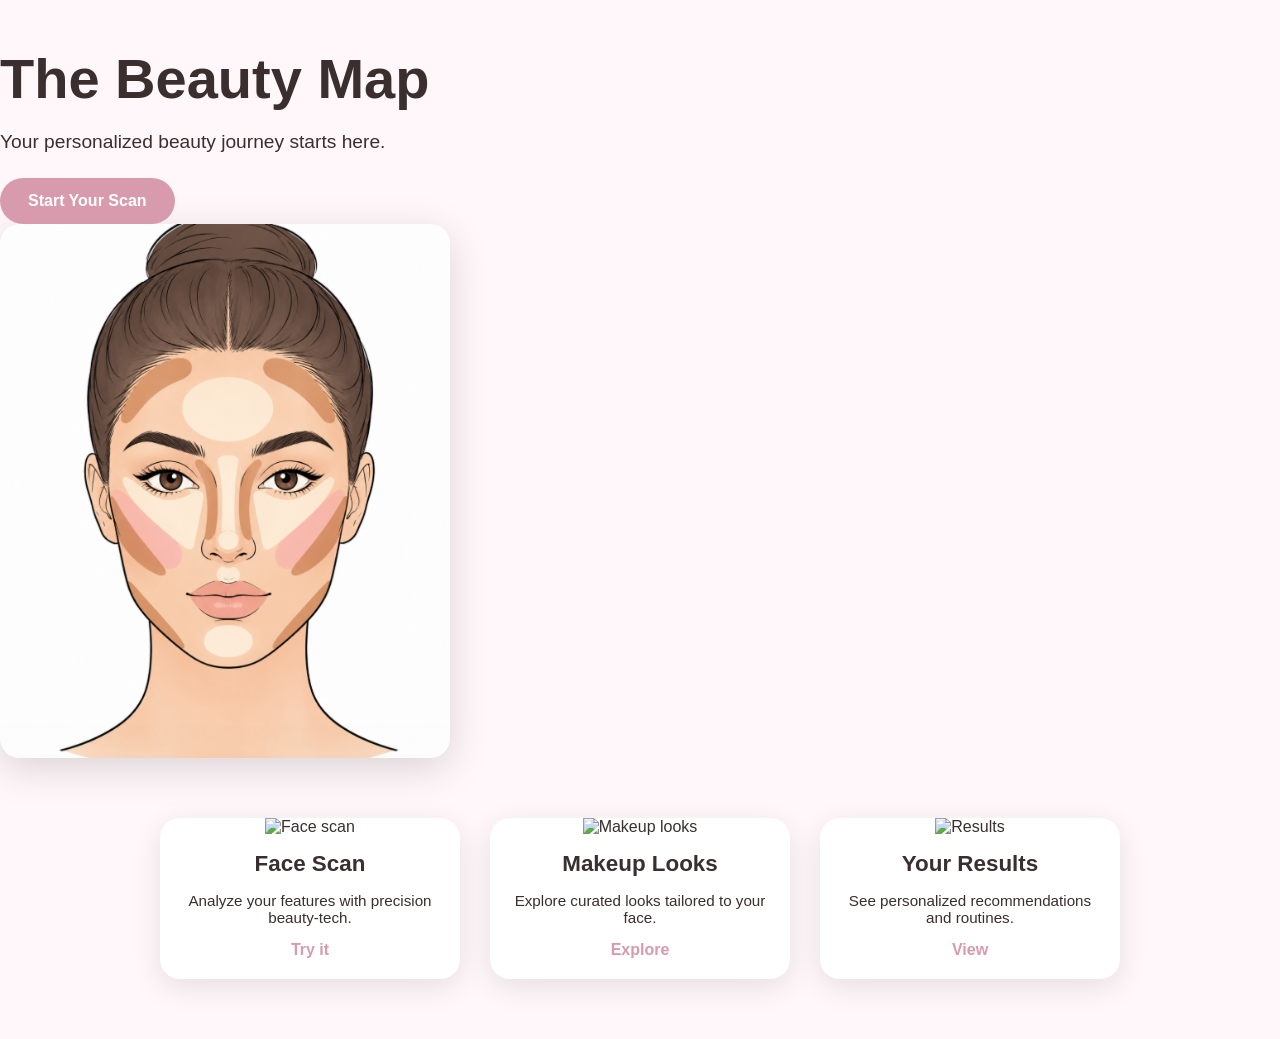
==== index.html @ 9ce40ee4 "Update index.html" ====
<!DOCTYPE html>
<html lang="en">
<head>
    <meta charset="UTF-8">
    <meta name="viewport" content="width=device-width, initial-scale=1.0">
    <title>The Beauty Map</title>
    <link rel="stylesheet" href="style.css">
</head>
<body>

    <!-- HERO SECTION -->
    <section class="hero">
    <div class="hero-content">
        <h1>The Beauty Map</h1>
        <p>Your personalized beauty journey starts here.</p>
        <a href="pages/scan.html" class="cta-btn">Start Your Scan</a>
    </div>

    <img src="pages/hero-contour.png" class="hero-img" alt="Face contour diagram">
</section>


    <!-- FEATURE CARDS -->
    <section class="features">
        <div class="feature-card">
            <img src="https://images.unsplash.com/photo-1526045612212-70caf35c14df?q=80&w=800" alt="Face scan">
            <h2>Face Scan</h2>
            <p>Analyze your features with precision beauty‑tech.</p>
            <a href="pages/scan.html">Try it</a>
        </div>

        <div class="feature-card">
            <img src="https://images.unsplash.com/photo-1522337660859-02fbefca4702?q=80&w=800" alt="Makeup looks">
            <h2>Makeup Looks</h2>
            <p>Explore curated looks tailored to your face.</p>
            <a href="pages/looks.html">Explore</a>
        </div>

        <div class="feature-card">
            <img src="https://images.unsplash.com/photo-1500835556837-99ac94a94552?q=80&w=800" alt="Results">
            <h2>Your Results</h2>
            <p>See personalized recommendations and routines.</p>
            <a href="pages/results.html">View</a>
        </div>
    </section>

    <script src="script.js"></script>
</body>
</html>
---- style.css ----
/* GLOBAL */
body {
    margin: 0;
    font-family: "Helvetica Neue", Arial, sans-serif;
    background: #fff7f9;
    color: #3a2e2e;
}

/* HERO SECTION */
.hero {
    .hero {
    display: flex;
    align-items: center;
    justify-content: space-between;
    padding: 60px;
    background: linear-gradient(135deg, #fce7ef, #f8d7e3, #f4cbd8);
    min-height: 500px; /* ADD THIS */
    gap: 40px;
}

}

}

.hero-content {
    max-width: 45%;
}

.hero h1 {
    font-size: 3.5rem;
    font-weight: 600;
    margin-bottom: 10px;
}

.hero p {
    font-size: 1.2rem;
    margin-bottom: 25px;
}

.cta-btn {
    display: inline-block;
    padding: 14px 28px;
    background: #d89aad;
    color: white;
    border-radius: 30px;
    text-decoration: none;
    font-weight: 600;
    transition: 0.3s;
}

.cta-btn:hover {
    background: #c27f94;
}

.hero-img {
    
    width: 45%;
    max-width: 450px;
    height: auto;
    display: block;
    border-radius: 20px;
    box-shadow: 0 10px 40px rgba(0,0,0,0.15);


}
.hero img {
    flex-shrink: 0;

}

/* FEATURE CARDS */
.features {
    display: flex;
    justify-content: center;
    gap: 30px;
    padding: 60px 40px;
}

.feature-card {
    background: white;
    border-radius: 20px;
    width: 300px;
    padding-bottom: 20px;
    box-shadow: 0 8px 30px rgba(0,0,0,0.1);
    text-align: center;
    overflow: hidden;
}

.feature-card img {
    width: 100%;
    height: 200px;
    object-fit: cover;
}

.feature-card h2 {
    margin: 15px 0 5px;
    font-size: 1.4rem;
}

.feature-card p {
    padding: 0 20px;
    font-size: 0.95rem;
    margin-bottom: 15px;
}

.feature-card a {
    color: #d89aad;
    font-weight: 600;
    text-decoration: none;
}

.feature-card a:hover {
    text-decoration: underline;
}
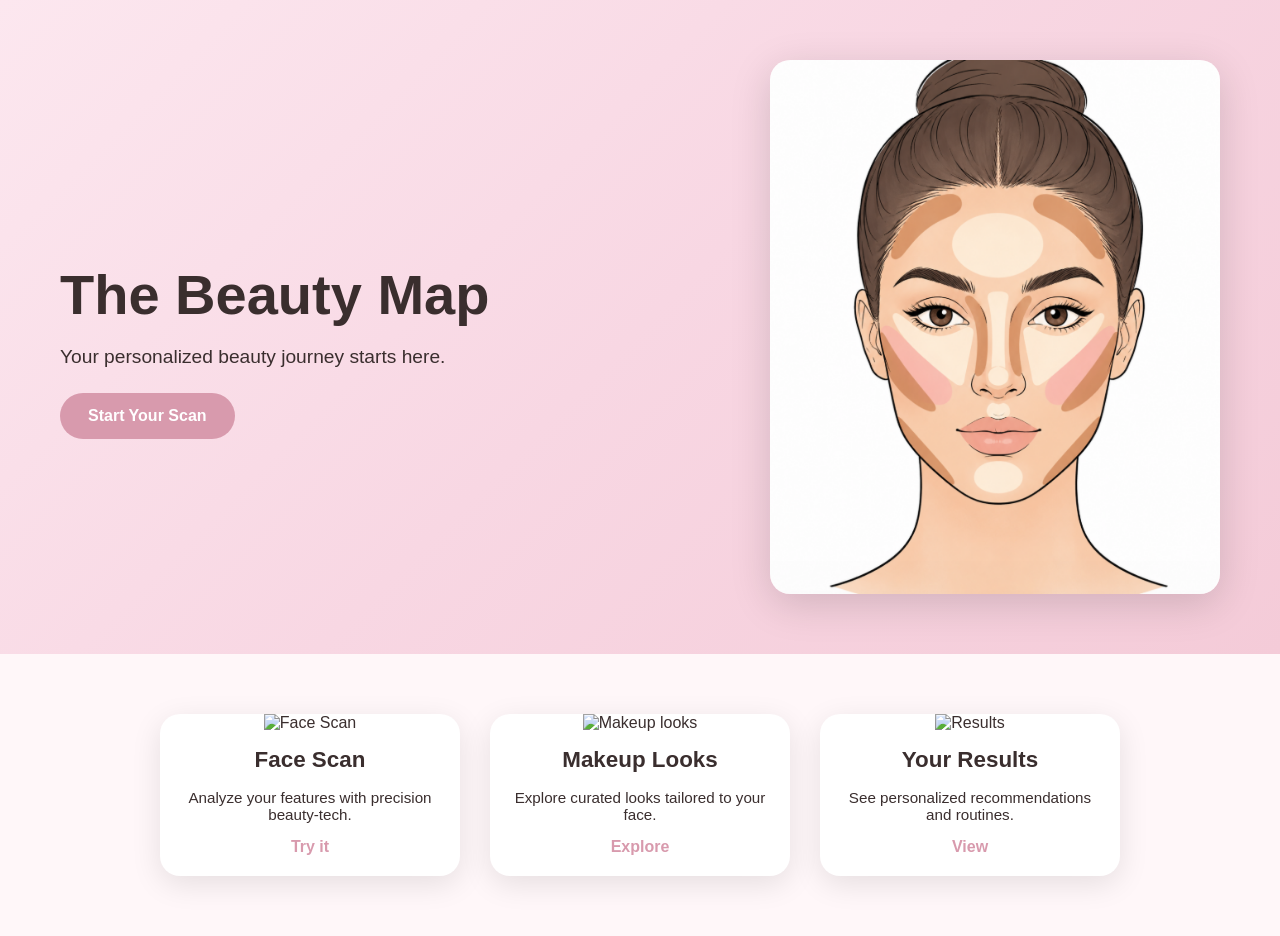
==== commit f005ad7e: "Update index.html" ====
--- a/index.html
+++ b/index.html
@@ -23,7 +23,7 @@
     <!-- FEATURE CARDS -->
     <section class="features">
         <div class="feature-card">
-            <img src="https://images.unsplash.com/photo-1526045612212-70caf35c14df?q=80&w=800" alt="Face scan">
+            <img src="<img src="pages/face-scan.jpg" alt="Face Scan">
             <h2>Face Scan</h2>
             <p>Analyze your features with precision beauty‑tech.</p>
             <a href="pages/scan.html">Try it</a>
--- a/style.css
+++ b/style.css
@@ -8,17 +8,14 @@
 
 /* HERO SECTION */
 .hero {
-    .hero {
     display: flex;
+    flex-direction: row; /* FORCE correct order */
     align-items: center;
     justify-content: space-between;
     padding: 60px;
     background: linear-gradient(135deg, #fce7ef, #f8d7e3, #f4cbd8);
-    min-height: 500px; /* ADD THIS */
+    min-height: 500px;
     gap: 40px;
-}
-
-}
 
 }
 
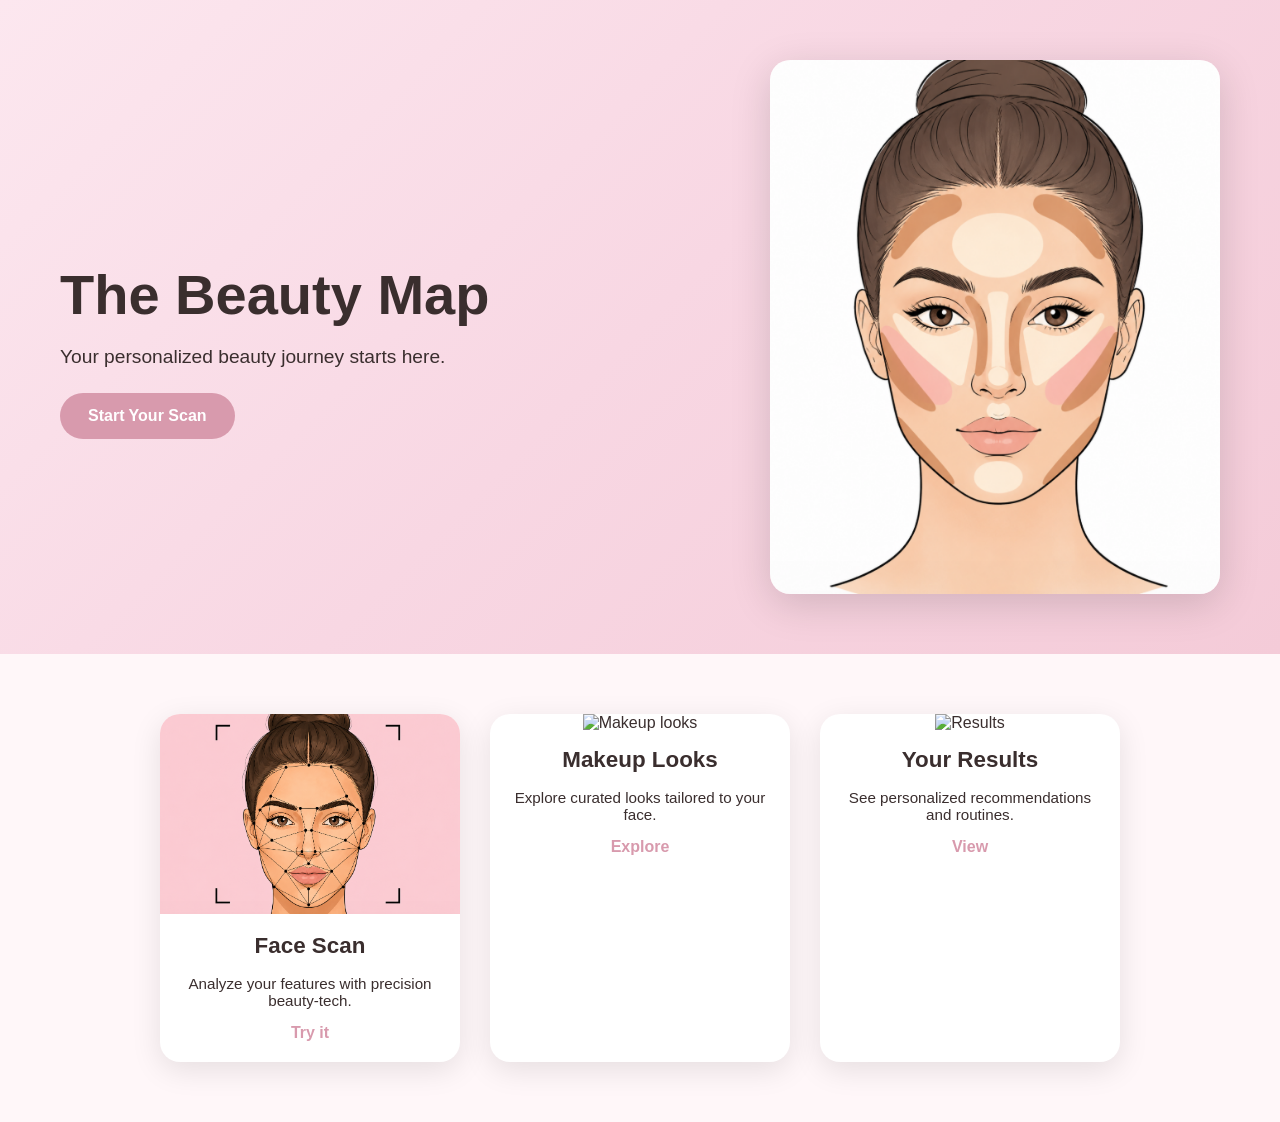
==== commit 32d9e4c9: "Update index.html" ====
--- a/index.html
+++ b/index.html
@@ -23,7 +23,7 @@
     <!-- FEATURE CARDS -->
     <section class="features">
         <div class="feature-card">
-            <img src="<img src="pages/face-scan.jpg" alt="Face Scan">
+            <img src="pages/face-scan.jpg" alt="Face Scan">
             <h2>Face Scan</h2>
             <p>Analyze your features with precision beauty‑tech.</p>
             <a href="pages/scan.html">Try it</a>
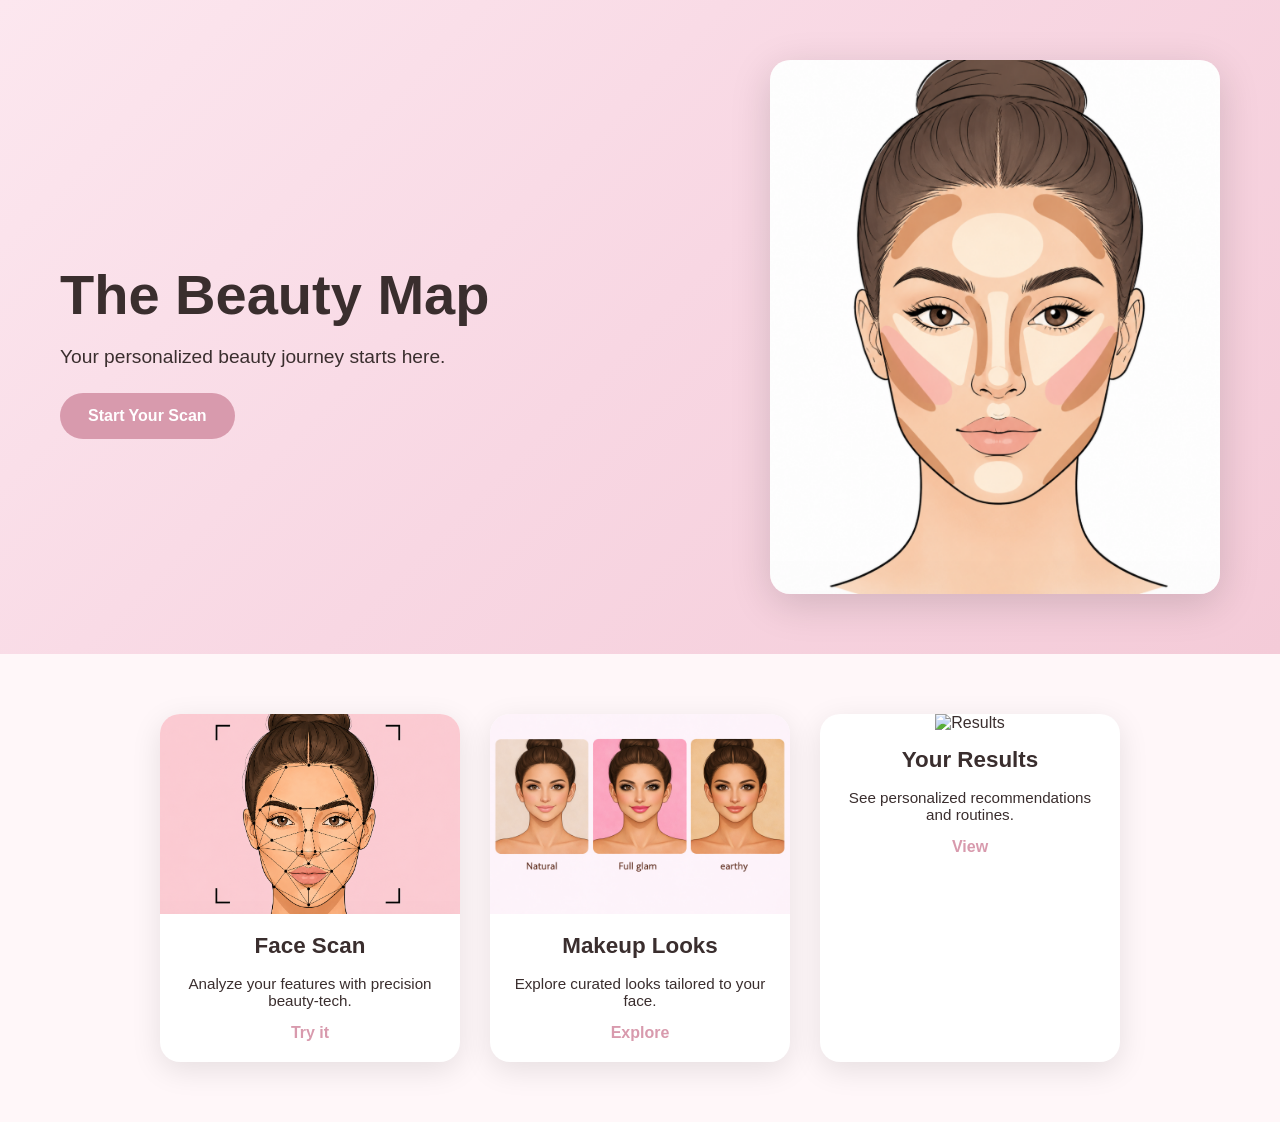
==== commit 0b31e743: "Update index.html" ====
--- a/index.html
+++ b/index.html
@@ -30,7 +30,7 @@
         </div>
 
         <div class="feature-card">
-            <img src="https://images.unsplash.com/photo-1522337660859-02fbefca4702?q=80&w=800" alt="Makeup looks">
+            <img src="pages/three-styles.jpg" alt="Three makeup styles">
             <h2>Makeup Looks</h2>
             <p>Explore curated looks tailored to your face.</p>
             <a href="pages/looks.html">Explore</a>
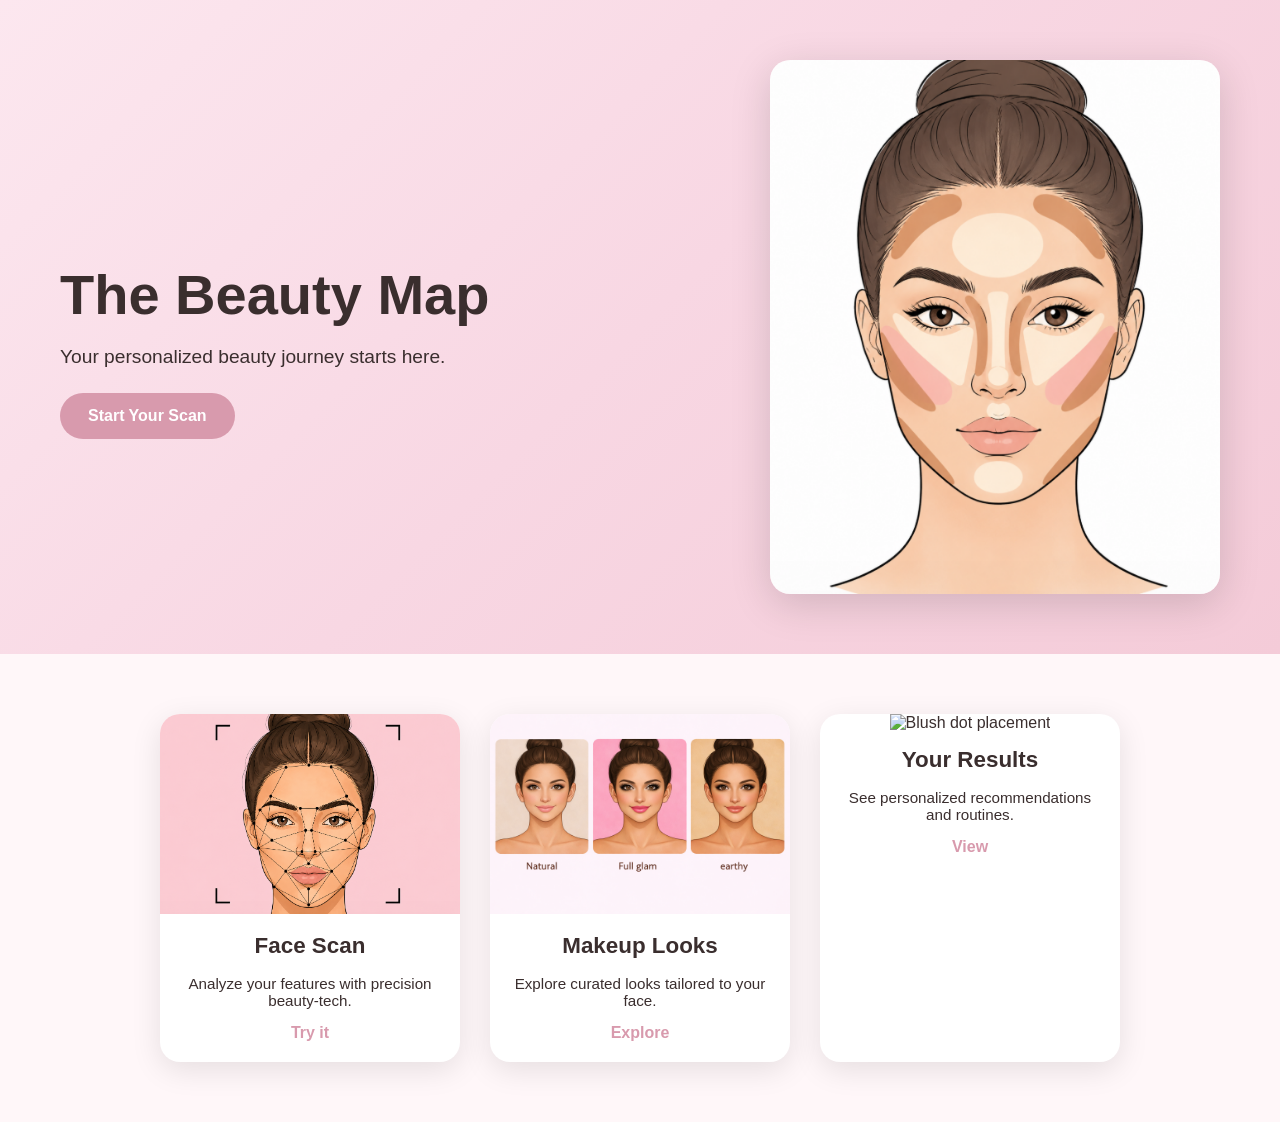
==== commit cbac3897: "Update index.html" ====
--- a/index.html
+++ b/index.html
@@ -37,7 +37,7 @@
         </div>
 
         <div class="feature-card">
-            <img src="https://images.unsplash.com/photo-1500835556837-99ac94a94552?q=80&w=800" alt="Results">
+            <img src="images/blush-dots.jpg" alt="Blush dot placement">
             <h2>Your Results</h2>
             <p>See personalized recommendations and routines.</p>
             <a href="pages/results.html">View</a>
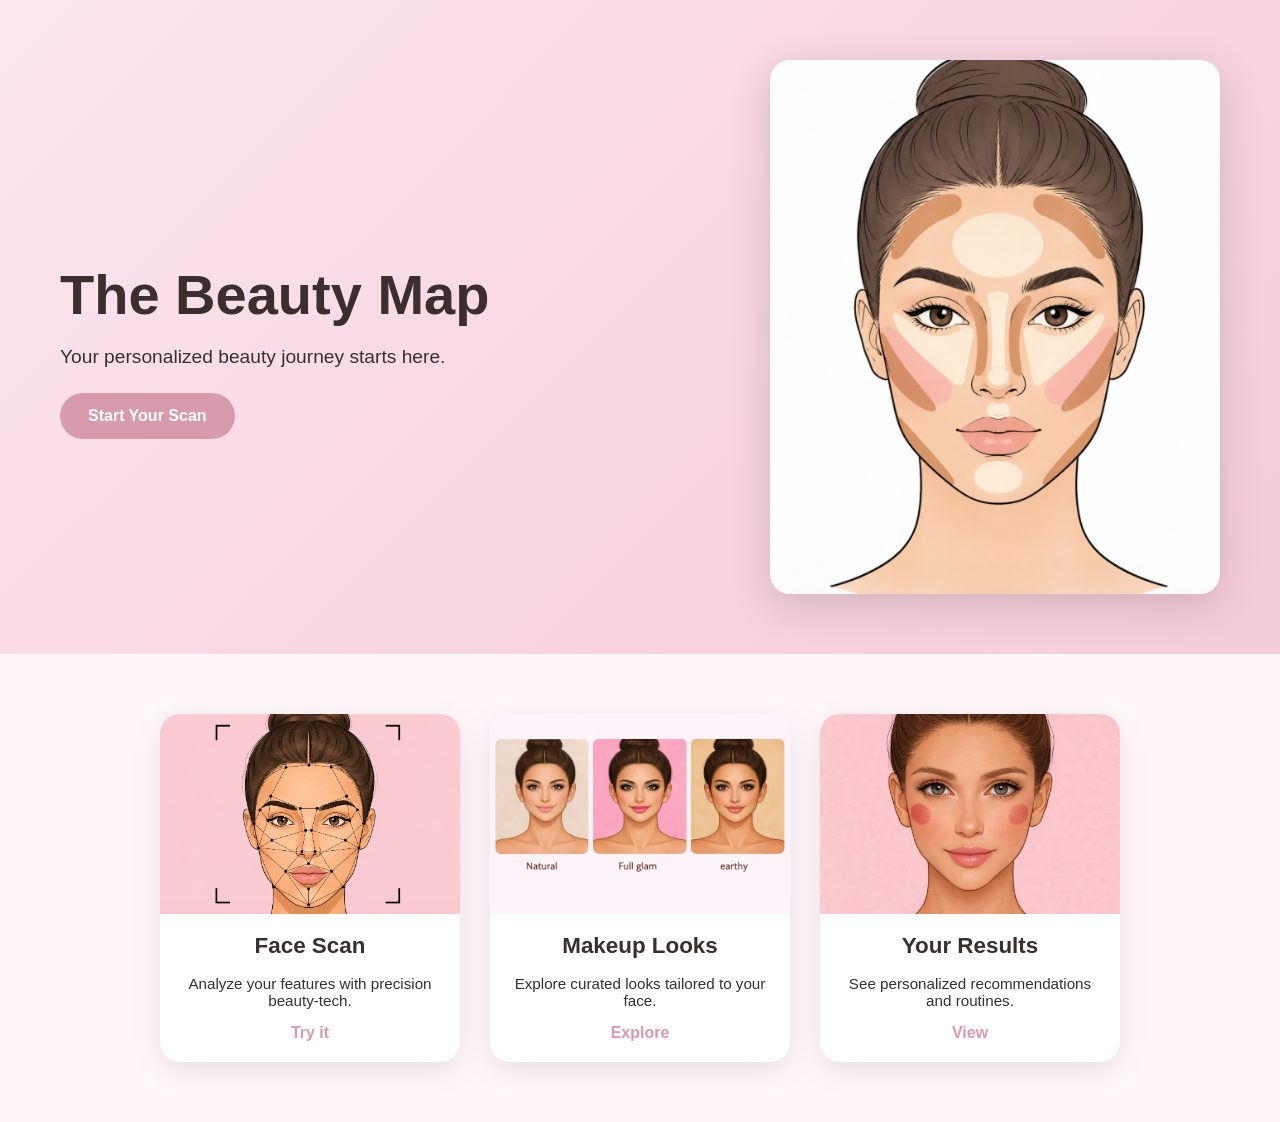
==== commit 28c5431c: "Update index.html" ====
--- a/index.html
+++ b/index.html
@@ -37,7 +37,7 @@
         </div>
 
         <div class="feature-card">
-            <img src="images/blush-dots.jpg" alt="Blush dot placement">
+            <img src="pages/blush-dots.jpg" alt="Blush dot placement">
             <h2>Your Results</h2>
             <p>See personalized recommendations and routines.</p>
             <a href="pages/results.html">View</a>
